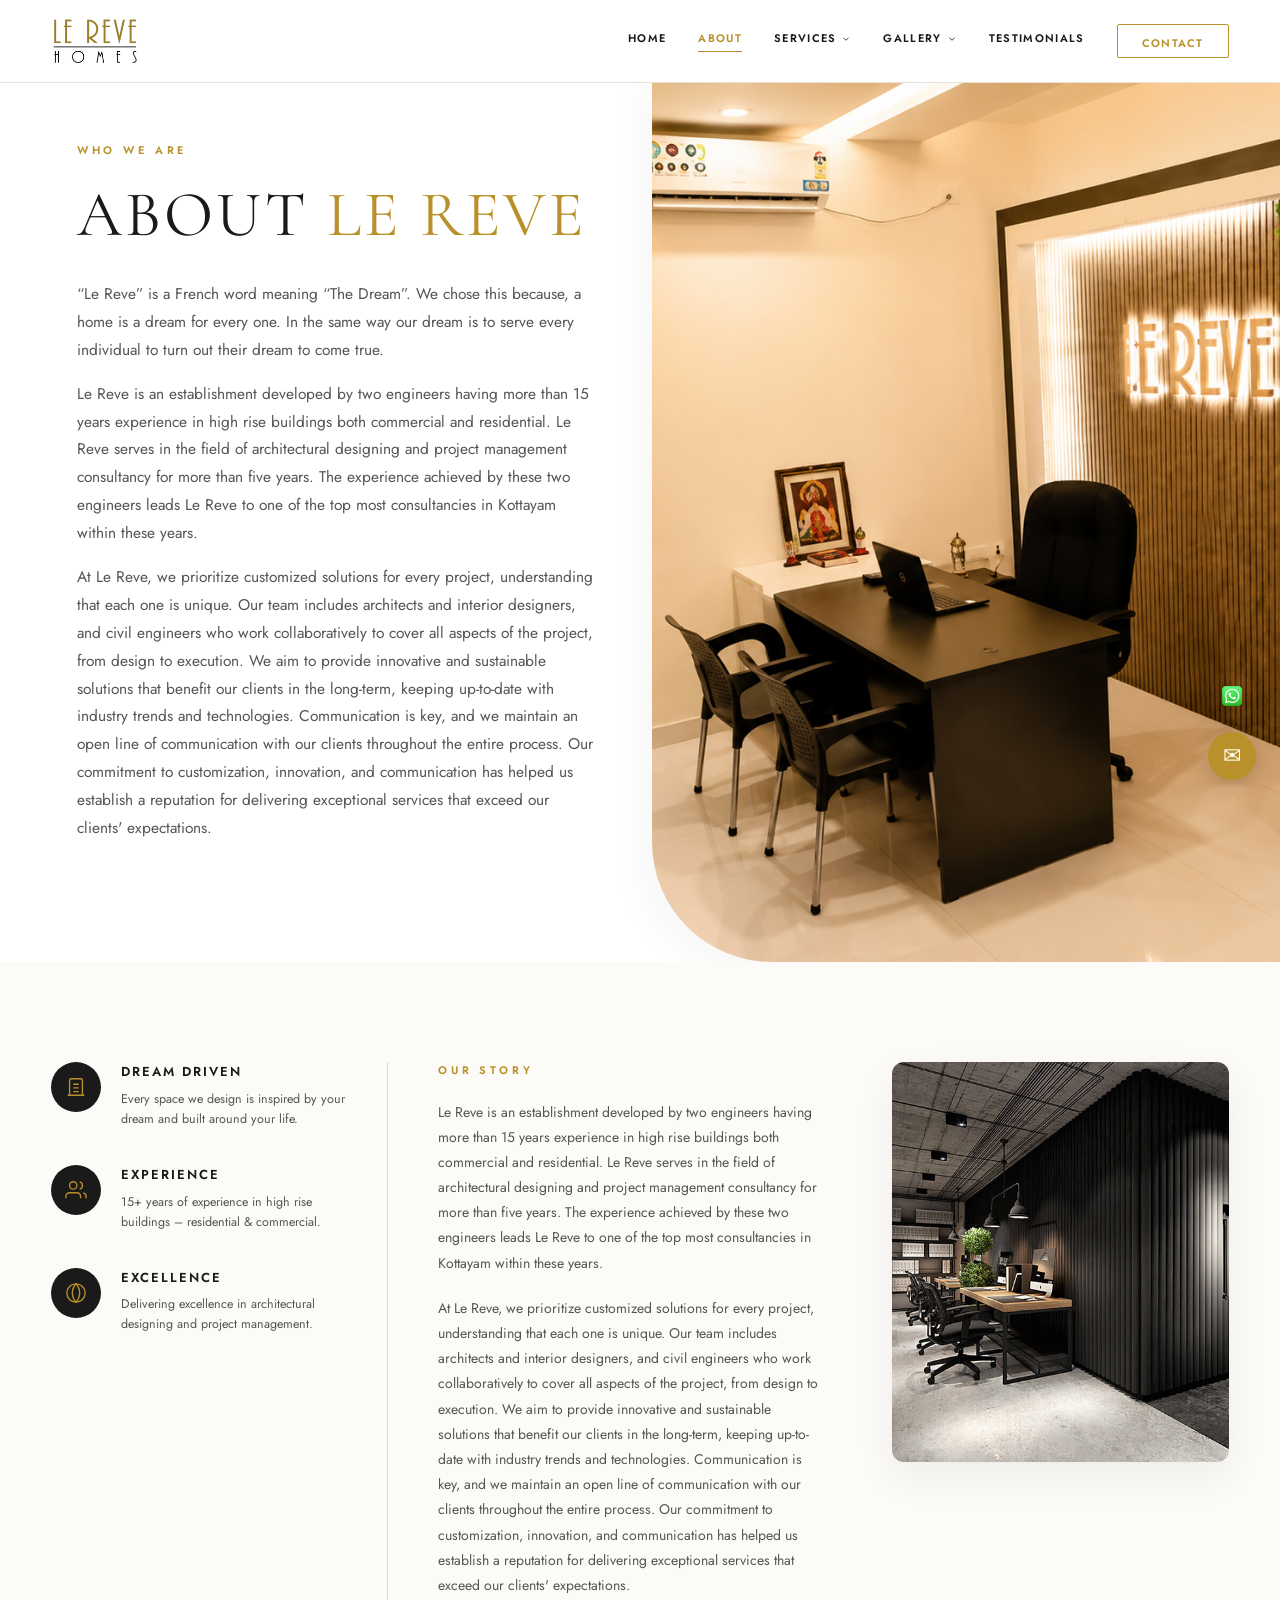
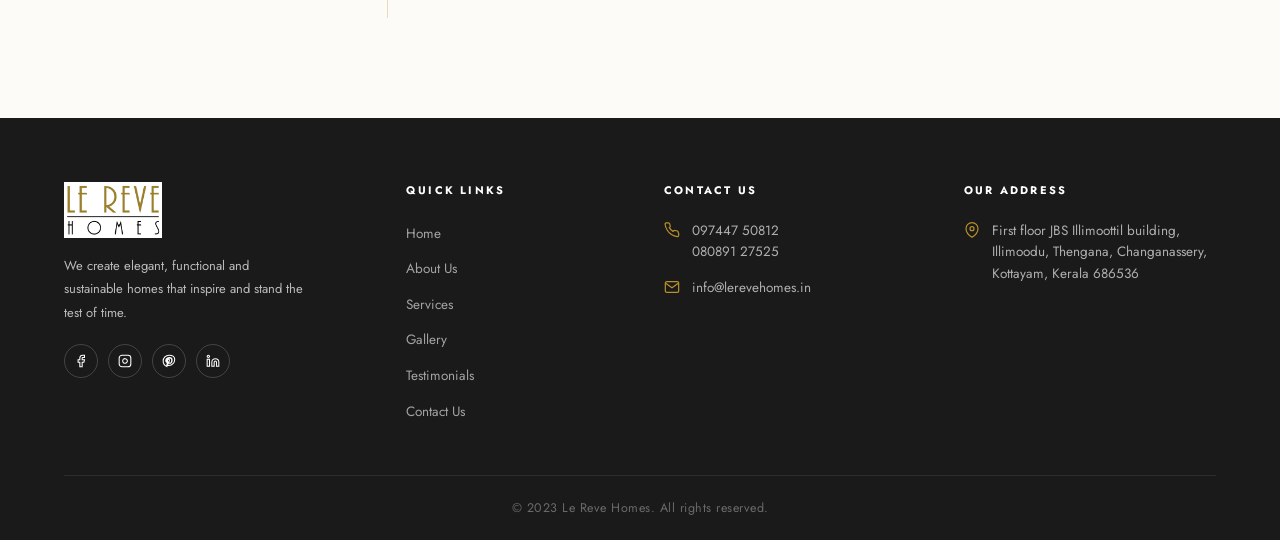
==== about.html @ 6ed6eaa7 "Initial commit of redesigned website" ====
<!DOCTYPE html>
<html lang="en">

<head>
  <meta charset="UTF-8" />
  <meta http-equiv="X-UA-Compatible" content="IE=edge" />
  <meta name="viewport" content="width=device-width, initial-scale=1.0" />
  <title>About Us | Le Rêve Homes</title>
  <link rel="shortcut icon" href="img/favicon.png" />

  <!-- Google Fonts -->
  <link rel="preconnect" href="https://fonts.googleapis.com" />
  <link rel="preconnect" href="https://fonts.gstatic.com" crossorigin />
  <link href="https://fonts.googleapis.com/css2?family=Cormorant+Garamond:ital,wght@0,300;0,400;0,500;0,600;1,400;1,500&family=Jost:wght@300;400;500;600&display=swap" rel="stylesheet" />

  <style>
    /* RESET & BASE */
    *, *::before, *::after { box-sizing: border-box; margin: 0; padding: 0; }
    :root {
      --gold:       #b8912a;
      --gold-light: #d4ac50;
      --gold-pale:  #f5edd8;
      --ink:        #1a1a1a;
      --ink-soft:   #555;
      --paper:      #ffffff;
      --bg-light:   #fcfbf7; /* Matching the beautiful tan background from mockup */
      --line:       #e8e2d6;
      --ff-display: 'Cormorant Garamond', Georgia, serif;
      --ff-body:    'Jost', sans-serif;
      --transition: 0.4s cubic-bezier(0.25,0.46,0.45,0.94);
    }
    html { scroll-behavior: smooth; }
    body { font-family: var(--ff-body); color: var(--ink); background: var(--paper); line-height: 1.6; overflow-x: hidden; }
    img { display: block; max-width: 100%; }
    a { text-decoration: none; color: inherit; }
    ul { list-style: none; }

    /* UTILITY */
    .container { width: 100%; max-width: 1200px; margin: 0 auto; padding: 0 24px; }
    .eyebrow { font-family: var(--ff-body); font-size: 11px; font-weight: 600; letter-spacing: 0.35em; text-transform: uppercase; color: var(--gold); }
    
    /* SCROLL PROGRESS */
    #scroll-progress { position: fixed; top: 0; left: 0; height: 2px; width: 0%; background: var(--gold); z-index: 9999; transition: width 0.1s; }

    /* NAVBAR - same as index */
    #navbar { position: fixed; left: 0; top: 0; width: 100%; z-index: 1000; background: rgba(255, 255, 255, 0.98); box-shadow: 0 1px 0 var(--line); backdrop-filter: blur(10px); transition: background var(--transition), box-shadow var(--transition); }
    .nav-inner { display: flex; align-items: center; justify-content: space-between; max-width: 100%; margin: 0; padding: 16px 4%; }
    .nav-logo img { height: 50px; width: auto; object-fit: contain; }
    .nav-links { display: flex; align-items: center; gap: 32px; }
    .nav-links a { font-size: 11px; font-weight: 600; letter-spacing: 0.12em; text-transform: uppercase; color: var(--ink); position: relative; padding-bottom: 4px; transition: color var(--transition); }
    .nav-links a::after { content: ''; position: absolute; bottom: 0; left: 0; width: 0; height: 1px; background: var(--gold); transition: width var(--transition); }
    .nav-links a:hover::after, .nav-links a.active::after { width: 100%; }
    .nav-links a:hover, .nav-links a.active { color: var(--gold); }
    
    .nav-dropdown { position: relative; }
    .nav-dropdown > a { display: flex; align-items: center; gap: 5px; }
    .nav-dropdown > a svg { width: 10px; height: 10px; }
    .dropdown-menu { position: absolute; top: calc(100% + 12px); left: 50%; transform: translateX(-50%); background: var(--paper); border: 1px solid var(--line); border-radius: 4px; min-width: 220px; padding: 8px 0; opacity: 0; visibility: hidden; transition: opacity var(--transition), transform var(--transition); transform: translateX(-50%) translateY(-8px); box-shadow: 0 20px 60px rgba(0,0,0,0.08); }
    .nav-dropdown:hover .dropdown-menu { opacity: 1; visibility: visible; transform: translateX(-50%) translateY(0); }
    .dropdown-menu::before { content: ''; position: absolute; top: -20px; left: 0; width: 100%; height: 20px; background: transparent; }
    .dropdown-menu a { display: block; padding: 12px 20px; font-size: 11px; color: var(--ink) !important; letter-spacing: 0.1em; transition: color var(--transition); }
    .dropdown-menu a:hover { color: var(--gold) !important; background: var(--bg-light); }
    .dropdown-menu a::after { display: none; }
    .nav-cta { display: inline-flex; align-items: center; gap: 8px; border: 1px solid var(--gold); color: var(--gold) !important; padding: 10px 24px; border-radius: 2px; font-size: 11px !important; font-weight: 600 !important; letter-spacing: 0.12em !important; transition: background var(--transition), color var(--transition) !important; }
    .nav-cta::after { display: none !important; }
    .nav-cta:hover { background: var(--gold); color: #fff !important; }
    
    .nav-toggle { display: none; flex-direction: column; gap: 5px; cursor: pointer; padding: 4px; }
    .nav-toggle span { display: block; width: 24px; height: 1.5px; background: var(--ink); transition: background var(--transition); }
    .mobile-menu { display: none; position: fixed; inset: 0; background: var(--paper); z-index: 999; flex-direction: column; padding: 100px 32px 40px; }
    .mobile-menu.open { display: flex; }
    .mobile-menu a { display: block; padding: 14px 0; font-size: 22px; font-family: var(--ff-display); border-bottom: 1px solid var(--line); color: var(--ink); }
    .mobile-menu a:hover { color: var(--gold); }
    .mobile-close { position: absolute; top: 24px; right: 24px; background: none; border: none; cursor: pointer; font-size: 28px; color: var(--ink); }

    @media (max-width: 950px) {
      .nav-links { display: none; }
      .nav-toggle { display: flex; }
      .nav-inner { padding: 16px 24px; }
    }

    /* ABOUT HERO */
    .about-hero {
      display: flex;
      min-height: 90vh;
      background: var(--paper); /* White on the left */
      padding-top: 82px; /* For navbar */
      position: relative;
      overflow: hidden;
    }
    .about-hero-content {
      flex: 1;
      padding: 60px 4% 120px 6%;
      display: flex;
      flex-direction: column;
      justify-content: flex-start;
      position: relative;
      z-index: 10;
    }
    .about-hero-content .eyebrow {
      margin-bottom: 20px;
    }
    .about-hero-content h1 {
      font-family: var(--ff-display);
      font-size: clamp(3rem, 5vw, 5rem);
      font-weight: 400;
      color: var(--ink);
      line-height: 1.1;
      letter-spacing: 0.05em;
      margin-bottom: 30px;
    }
    .about-hero-content h1 span {
      color: var(--gold);
    }
    .about-hero-content p {
      font-size: 15.5px;
      color: var(--ink-soft);
      line-height: 1.8;
      max-width: 520px;
    }
    .about-hero-image {
      flex: 1.2;
      position: relative;
    }
    .about-hero-image img {
      width: 100%;
      height: 100%;
      object-fit: cover;
      border-bottom-left-radius: 120px; /* The massive curve from mockup */
      box-shadow: -10px 10px 40px rgba(0,0,0,0.04);
    }
    
    /* ABOUT MAIN */
    .about-main {
      padding: 100px 4%;
      background: var(--bg-light); /* Tan background */
    }
    .about-main-inner {
      display: grid;
      grid-template-columns: 1fr 1.2fr 1fr;
      gap: 50px;
      max-width: 1300px;
      margin: 0 auto;
    }
    
    /* PILLARS (LEFT) */
    .about-pillars {
      display: flex;
      flex-direction: column;
      gap: 36px;
      padding-right: 40px;
      border-right: 1px solid rgba(184,145,42,0.3); /* Gold line */
    }
    .about-pillar {
      display: flex;
      gap: 20px;
      align-items: flex-start;
    }
    .about-pillar-icon {
      width: 50px;
      height: 50px;
      background: var(--ink);
      border-radius: 50%;
      display: grid;
      place-items: center;
      flex-shrink: 0;
    }
    .about-pillar-icon svg {
      width: 22px;
      height: 22px;
      stroke: var(--gold);
      fill: none;
      stroke-width: 1.5;
    }
    .about-pillar-text h4 {
      font-family: var(--ff-body);
      font-size: 13px;
      font-weight: 600;
      letter-spacing: 0.15em;
      text-transform: uppercase;
      color: var(--ink);
      margin-bottom: 6px;
    }
    .about-pillar-text p {
      font-size: 12.5px;
      color: var(--ink-soft);
      line-height: 1.6;
    }
    
    /* STORY (MIDDLE) */
    .about-story {
      padding-right: 20px;
    }
    .about-story .eyebrow {
      margin-bottom: 20px;
    }
    .about-story p {
      font-size: 14px;
      color: var(--ink-soft);
      line-height: 1.8;
      margin-bottom: 20px;
    }
    
    /* IMAGE (RIGHT) */
    .about-side-img img {
      width: 100%;
      height: 100%;
      object-fit: cover;
      border-radius: 12px;
      box-shadow: 0 15px 40px rgba(0,0,0,0.06);
      max-height: 400px;
    }
    

    
    /* ============================================================
       FOOTER
    ============================================================ */
    #footer { background: var(--ink); color: rgba(255,255,255,0.7); }
    .footer-top {
      display: grid; grid-template-columns: 1.4fr 1fr 1.2fr 1.2fr;
      gap: 48px; padding: 64px 0 52px;
      border-bottom: 1px solid rgba(255,255,255,0.08);
    }
    .footer-brand img { height: 56px; width: auto; object-fit: contain; margin-bottom: 16px; }
    .footer-brand p { font-size: 13px; line-height: 1.8; max-width: 240px; }
    .footer-social { display: flex; gap: 10px; margin-top: 20px; }
    .footer-social a {
      width: 34px; height: 34px; border-radius: 50%; border: 1px solid rgba(255,255,255,0.18);
      display: grid; place-items: center; transition: border-color var(--transition), background var(--transition);
    }
    .footer-social a:hover { border-color: var(--gold); background: var(--gold); }
    .footer-social a svg { width: 14px; height: 14px; stroke: #fff; fill: none; stroke-width: 1.8; }
    .footer-col h5 {
      font-family: var(--ff-body); font-size: 11px; font-weight: 700;
      letter-spacing: 0.2em; text-transform: uppercase; color: #fff; margin-bottom: 20px;
    }
    .footer-col ul { display: flex; flex-direction: column; gap: 10px; }
    .footer-col ul a {
      font-size: 13.5px; color: rgba(255,255,255,0.6); transition: color var(--transition);
    }
    .footer-col ul a:hover { color: var(--gold); }
    .footer-contact-item {
      display: flex; align-items: flex-start; gap: 12px; margin-bottom: 14px;
    }
    .footer-contact-item svg { width: 16px; height: 16px; stroke: var(--gold); fill: none; stroke-width: 1.8; flex-shrink: 0; margin-top: 2px; }
    .footer-contact-item span { font-size: 13.5px; color: rgba(255,255,255,0.65); line-height: 1.6; }
    .footer-contact-item a { color: rgba(255,255,255,0.65); transition: color var(--transition); }
    .footer-contact-item a:hover { color: var(--gold); }
    .footer-bottom {
      display: flex; align-items: center; justify-content: center;
      padding: 22px 0; font-size: 12.5px; color: rgba(255,255,255,0.35);
      letter-spacing: 0.04em;
    }

    @media (max-width: 860px) {
      .footer-top { grid-template-columns: 1fr 1fr; gap: 36px; padding: 50px 0 40px; }
    }
    @media (max-width: 560px) {
      #footer .footer-top { grid-template-columns: 1fr 1fr; gap: 30px; }
      #footer .footer-brand { grid-column: span 2; }
      #footer .footer-col:last-child { grid-column: span 2; }
    }

    /* ============================================================
       FLOATING BUTTONS
    ============================================================ */
    .float-buttons { position: fixed; right: 24px; bottom: 120px; z-index: 500; display: flex; flex-direction: column; gap: 12px; }
    .float-btn {
      width: 48px; height: 48px; border-radius: 50%; display: grid; place-items: center;
      box-shadow: 0 4px 20px rgba(0,0,0,0.18); transition: transform var(--transition);
    }
    .float-btn:hover { transform: scale(1.1); }
    .float-btn img { width: 30px; height: 30px; object-fit: contain; }
    .float-btn.mail { background: var(--gold); font-size: 22px; color: #fff; text-decoration: none; }

    /* ============================================================
       BACK TO TOP
    ============================================================ */
    #back-top {
      position: fixed; right: 16px; bottom: 24px; z-index: 500;
      width: 42px; height: 42px; border-radius: 50%;
      background: var(--ink); color: #fff; display: grid; place-items: center;
      opacity: 0; pointer-events: none; transition: opacity var(--transition), transform var(--transition);
      cursor: pointer; border: none;
    }
    #back-top.show { opacity: 1; pointer-events: all; }
    #back-top:hover { transform: translateY(-3px); background: var(--gold); }
    #back-top svg { width: 16px; height: 16px; stroke: #fff; fill: none; stroke-width: 2; }

    @media (max-width: 1100px) {
      .about-main-inner { grid-template-columns: 1fr; gap: 60px; }
      .about-pillars { border-right: none; padding-right: 0; flex-direction: row; flex-wrap: wrap; }
      .about-stat:not(:last-child)::after { display: none; }
      .about-stats-inner { flex-wrap: wrap; gap: 40px; }
      .about-hero { flex-direction: column; }
      .about-hero-image img { border-bottom-left-radius: 0; }
    }

    .mobile-dropdown { display: flex; flex-direction: column; border-bottom: 1px solid var(--line); }
    .mobile-dropdown-toggle { 
      display: flex; align-items: center; justify-content: space-between; 
      padding: 14px 0; font-size: 22px; font-family: var(--ff-display);
      color: var(--ink); cursor: pointer;
    }
    .mobile-dropdown-toggle svg { width: 14px; height: 8px; stroke: currentColor; fill: none; stroke-width: 1.5; transition: transform var(--transition); }
    .mobile-dropdown.open .mobile-dropdown-toggle svg { transform: rotate(180deg); color: var(--gold); }
    .mobile-dropdown-menu {
      display: none; flex-direction: column; padding-left: 20px; padding-bottom: 10px;
    }
    .mobile-dropdown.open .mobile-dropdown-menu { display: flex; }
    .mobile-dropdown-menu a { border-bottom: none; font-size: 16px; padding: 10px 0; font-family: var(--ff-body); }
  </style>
</head>

<body>
  <!-- SCROLL PROGRESS -->
  <div id="scroll-progress"></div>

  <!-- NAVBAR -->
  <nav id="navbar" class="scrolled">
    <div class="nav-inner">
      <div class="nav-logo">
        <a href="index.html"><img src="le reve.jpg" alt="Le Rêve" /></a>
      </div>
      <div class="nav-links">
        <a href="index.html">Home</a>
        <a href="about.html" class="active">About</a>
        <div class="nav-dropdown">
          <a href="#">Services <svg viewBox="0 0 24 24" fill="none" stroke="currentColor" stroke-width="2"><path d="M6 9l6 6 6-6"/></svg></a>
          <div class="dropdown-menu">
            <a href="architectural_designing.html">Architectural Designing</a>
            <a href="Project Management.html">Project Management</a>
            <a href="Interior Designing.html">Interior Designing</a>
            <a href="Contractors.html">Contractors</a>
          </div>
        </div>
        <div class="nav-dropdown">
          <a href="#">Gallery <svg viewBox="0 0 24 24" fill="none" stroke="currentColor" stroke-width="2"><path d="M6 9l6 6 6-6"/></svg></a>
          <div class="dropdown-menu">
            <a href="int-gallery.html">Interior</a>
            <a href="ext-gallery.html">Exterior</a>
          </div>
        </div>
        <a href="testimonials.html">Testimonials</a>
        <a href="contact.html" class="nav-cta">Contact</a>
      </div>
      <div class="nav-toggle" id="navToggle"><span></span><span></span><span></span></div>
    </div>
  </nav>

  <!-- MOBILE MENU -->
  <div class="mobile-menu" id="mobileMenu">
    <button class="mobile-close" id="mobileClose">×</button>
    <a href="index.html">Home</a>
    <a href="about.html">About</a>
    <a href="Services.html">Services</a>
    <a href="gallery.html">Gallery</a>
    <a href="testimonials.html">Testimonials</a>
    <a href="contact.html">Contact</a>
  </div>

  <!-- ABOUT HERO -->
  <section class="about-hero">
    <div class="about-hero-content">
      <div class="eyebrow">Who We Are</div>
      <h1>ABOUT <span>LE REVE</span></h1>
      <p>“Le Reve” is a French word meaning “The Dream”. We chose this because, a home is a dream for every one. In the same way our dream is to serve every individual to turn out their dream to come true.</p>
      <p style="margin-top: 16px;">Le Reve is an establishment developed by two engineers having more than 15 years experience in high rise buildings both commercial and residential. Le Reve serves in the field of architectural designing and project management consultancy for more than five years. The experience achieved by these two engineers leads Le Reve to one of the top most consultancies in Kottayam within these years.</p>
      <p style="margin-top: 16px;">At Le Reve, we prioritize customized solutions for every project, understanding that each one is unique. Our team includes architects and interior designers, and civil engineers who work collaboratively to cover all aspects of the project, from design to execution. We aim to provide innovative and sustainable solutions that benefit our clients in the long-term, keeping up-to-date with industry trends and technologies. Communication is key, and we maintain an open line of communication with our clients throughout the entire process. Our commitment to customization, innovation, and communication has helped us establish a reputation for delivering exceptional services that exceed our clients' expectations.</p>
    </div>
    <div class="about-hero-image">
      <!-- Using the founders image as the massive hero image -->
      <img src="img/178432453_1883400805153374_9077133313879490011_n.png" alt="Le Rêve Founders" />
    </div>
  </section>

  <!-- ABOUT MAIN -->
  <section class="about-main">
    <div class="about-main-inner">
      <!-- Pillars -->
      <div class="about-pillars">
        <div class="about-pillar">
          <div class="about-pillar-icon">
            <svg viewBox="0 0 24 24"><path d="M3 21h18M5 21V5a2 2 0 0 1 2-2h10a2 2 0 0 1 2 2v16M9 9h6M9 13h6M9 17h6"/></svg>
          </div>
          <div class="about-pillar-text">
            <h4>Dream Driven</h4>
            <p>Every space we design is inspired by your dream and built around your life.</p>
          </div>
        </div>
        <div class="about-pillar">
          <div class="about-pillar-icon">
            <svg viewBox="0 0 24 24"><path d="M17 21v-2a4 4 0 0 0-4-4H5a4 4 0 0 0-4 4v2"/><circle cx="9" cy="7" r="4"/><path d="M23 21v-2a4 4 0 0 0-3-3.87"/><path d="M16 3.13a4 4 0 0 1 0 7.75"/></svg>
          </div>
          <div class="about-pillar-text">
            <h4>Experience</h4>
            <p>15+ years of experience in high rise buildings – residential & commercial.</p>
          </div>
        </div>
        <div class="about-pillar">
          <div class="about-pillar-icon">
            <svg viewBox="0 0 24 24"><circle cx="12" cy="12" r="10"/><path d="M12 2a15.3 15.3 0 0 1 4 10 15.3 15.3 0 0 1-4 10 15.3 15.3 0 0 1-4-10 15.3 15.3 0 0 1 4-10z"/></svg>
          </div>
          <div class="about-pillar-text">
            <h4>Excellence</h4>
            <p>Delivering excellence in architectural designing and project management.</p>
          </div>
        </div>
      </div>
      
      <!-- Story -->
      <div class="about-story">
        <div class="eyebrow">Our Story</div>
        <p>Le Reve is an establishment developed by two engineers having more than 15 years experience in high rise buildings both commercial and residential. Le Reve serves in the field of architectural designing and project management consultancy for more than five years. The experience achieved by these two engineers leads Le Reve to one of the top most consultancies in Kottayam within these years.</p>
        <p>At Le Reve, we prioritize customized solutions for every project, understanding that each one is unique. Our team includes architects and interior designers, and civil engineers who work collaboratively to cover all aspects of the project, from design to execution. We aim to provide innovative and sustainable solutions that benefit our clients in the long-term, keeping up-to-date with industry trends and technologies. Communication is key, and we maintain an open line of communication with our clients throughout the entire process. Our commitment to customization, innovation, and communication has helped us establish a reputation for delivering exceptional services that exceed our clients' expectations.</p>
      </div>

      <!-- Image -->
      <div class="about-side-img">
        <!-- Reverted back to the interior image -->
        <img src="img/about.jpg" alt="Interior space" />
      </div>
    </div>
  </section>
  <!-- ============================================================
       FOOTER
  ============================================================ -->
  <footer id="footer">
    <div class="container">
      <div class="footer-top">
        <!-- Brand -->
        <div class="footer-brand">
          <img src="le reve.jpg" alt="Le Rêve Homes" />
          <p>We create elegant, functional and sustainable homes that inspire and stand the test of time.</p>
          <div class="footer-social">
            <a href="#" aria-label="Facebook">
              <svg viewBox="0 0 24 24"><path d="M18 2h-3a5 5 0 0 0-5 5v3H7v4h3v8h4v-8h3l1-4h-4V7a1 1 0 0 1 1-1h3z"/></svg>
            </a>
            <a href="#" aria-label="Instagram">
              <svg viewBox="0 0 24 24"><rect x="2" y="2" width="20" height="20" rx="5" ry="5"/><path d="M16 11.37A4 4 0 1 1 12.63 8 4 4 0 0 1 16 11.37z"/><line x1="17.5" y1="6.5" x2="17.51" y2="6.5"/></svg>
            </a>
            <a href="#" aria-label="Pinterest">
              <svg viewBox="0 0 24 24"><path d="M12 2C6.48 2 2 6.48 2 12c0 4.24 2.65 7.86 6.39 9.29-.09-.78-.17-1.98.04-2.83.19-.77 1.28-5.43 1.28-5.43s-.33-.65-.33-1.62c0-1.52.88-2.66 1.98-2.66.93 0 1.39.7 1.39 1.54 0 .94-.6 2.34-.91 3.64-.26 1.09.54 1.97 1.6 1.97 1.92 0 3.22-2.47 3.22-5.4 0-2.23-1.51-3.9-4.01-3.9-2.93 0-4.76 2.19-4.76 4.64 0 .84.24 1.43.62 1.89.07.08.08.16.06.25l-.23.9c-.04.14-.13.17-.3.1-1.11-.46-1.61-1.69-1.61-3.08C6.83 8.18 9.28 6 12.72 6c2.75 0 4.6 2.01 4.6 4.18 0 3.22-1.8 5.64-4.44 5.64-.89 0-1.73-.48-2.02-1.02l-.55 2.11c-.2.77-.74 1.73-1.1 2.32.83.26 1.71.4 2.62.4 5.52 0 10-4.48 10-10S17.52 2 12 2z"/></svg>
            </a>
            <a href="#" aria-label="LinkedIn">
              <svg viewBox="0 0 24 24"><path d="M16 8a6 6 0 0 1 6 6v7h-4v-7a2 2 0 0 0-2-2 2 2 0 0 0-2 2v7h-4v-7a6 6 0 0 1 6-6z"/><rect x="2" y="9" width="4" height="12"/><circle cx="4" cy="4" r="2"/></svg>
            </a>
          </div>
        </div>

        <!-- Quick Links -->
        <div class="footer-col">
          <h5>Quick Links</h5>
          <ul>
            <li><a href="index.html">Home</a></li>
            <li><a href="about.html">About Us</a></li>
            <li><a href="Services.html">Services</a></li>
            <li><a href="gallery.html">Gallery</a></li>
            <li><a href="testimonials.html">Testimonials</a></li>
            <li><a href="contact.html">Contact Us</a></li>
          </ul>
        </div>
        <div class="footer-col">
          <h5>Contact Us</h5>
          <div class="footer-contact-item">
            <svg viewBox="0 0 24 24"><path d="M22 16.92v3a2 2 0 0 1-2.18 2 19.79 19.79 0 0 1-8.63-3.07A19.5 19.5 0 0 1 4.69 12 19.79 19.79 0 0 1 1.61 3.4 2 2 0 0 1 3.6 1.22h3a2 2 0 0 1 2 1.72c.127.96.361 1.903.7 2.81a2 2 0 0 1-.45 2.11L7.91 8.4a16 16 0 0 0 5.72 5.72l.95-.95a2 2 0 0 1 2.11-.45c.907.339 1.85.573 2.81.7A2 2 0 0 1 21.22 16z"/></svg>
            <span><a href="tel:+919744750812">097447 50812</a><br /><a href="tel:+918089127525">080891 27525</a></span>
          </div>
          <div class="footer-contact-item">
            <svg viewBox="0 0 24 24"><path d="M4 4h16c1.1 0 2 .9 2 2v12c0 1.1-.9 2-2 2H4c-1.1 0-2-.9-2-2V6c0-1.1.9-2 2-2z"/><polyline points="22,6 12,13 2,6"/></svg>
            <span><a href="mailto:info@lerevehomes.in">info@lerevehomes.in</a></span>
          </div>
        </div>
        <div class="footer-col">
          <h5>Our Address</h5>
          <div class="footer-contact-item">
            <svg viewBox="0 0 24 24"><path d="M21 10c0 7-9 13-9 13s-9-6-9-13a9 9 0 0 1 18 0z"/><circle cx="12" cy="10" r="3"/></svg>
            <span>First floor JBS Illimoottil building, Illimoodu, Thengana, Changanassery, Kottayam, Kerala 686536</span>
          </div>
        </div>
      </div>
      <div class="footer-bottom">
        <p>© 2023 Le Reve Homes. All rights reserved.</p>
      </div>
    </div>
  </footer>
  <!-- Floating action buttons -->
  <div class="float-buttons">
    <a href="https://api.whatsapp.com/send?phone=+919744750812&text=Hello%20there!" target="_blank" class="float-btn" aria-label="WhatsApp">
      <img src="whatsapp-icon.png" alt="WhatsApp" />
    </a>
    <a href="mailto:info@lerevehomes.in" class="float-btn mail" aria-label="Email">✉</a>
  </div>

  <!-- Back to top -->
  <button id="back-top" aria-label="Back to top">
    <svg viewBox="0 0 24 24"><path d="M18 15l-6-6-6 6"/></svg>
  </button>

  <!-- SCRIPTS -->
  <script>
    const navbar = document.getElementById('navbar');
    const scrollProgress = document.getElementById('scroll-progress');
    const backTop = document.getElementById('back-top');

    document.getElementById('navToggle').addEventListener('click', () =>
      document.getElementById('mobileMenu').classList.add('open'));
    document.getElementById('mobileClose').addEventListener('click', () =>
      document.getElementById('mobileMenu').classList.remove('open'));

    window.addEventListener('scroll', () => {
      navbar.classList.toggle('scrolled', window.scrollY > 40);
      backTop.classList.toggle('show', window.scrollY > 400);

      const h = document.documentElement;
      const pct = (window.scrollY / (h.scrollHeight - h.clientHeight)) * 100;
      scrollProgress.style.width = pct + '%';
    });

    backTop.addEventListener('click', () => window.scrollTo({ top: 0, behavior: 'smooth' }));
  </script>
</body>
</html>
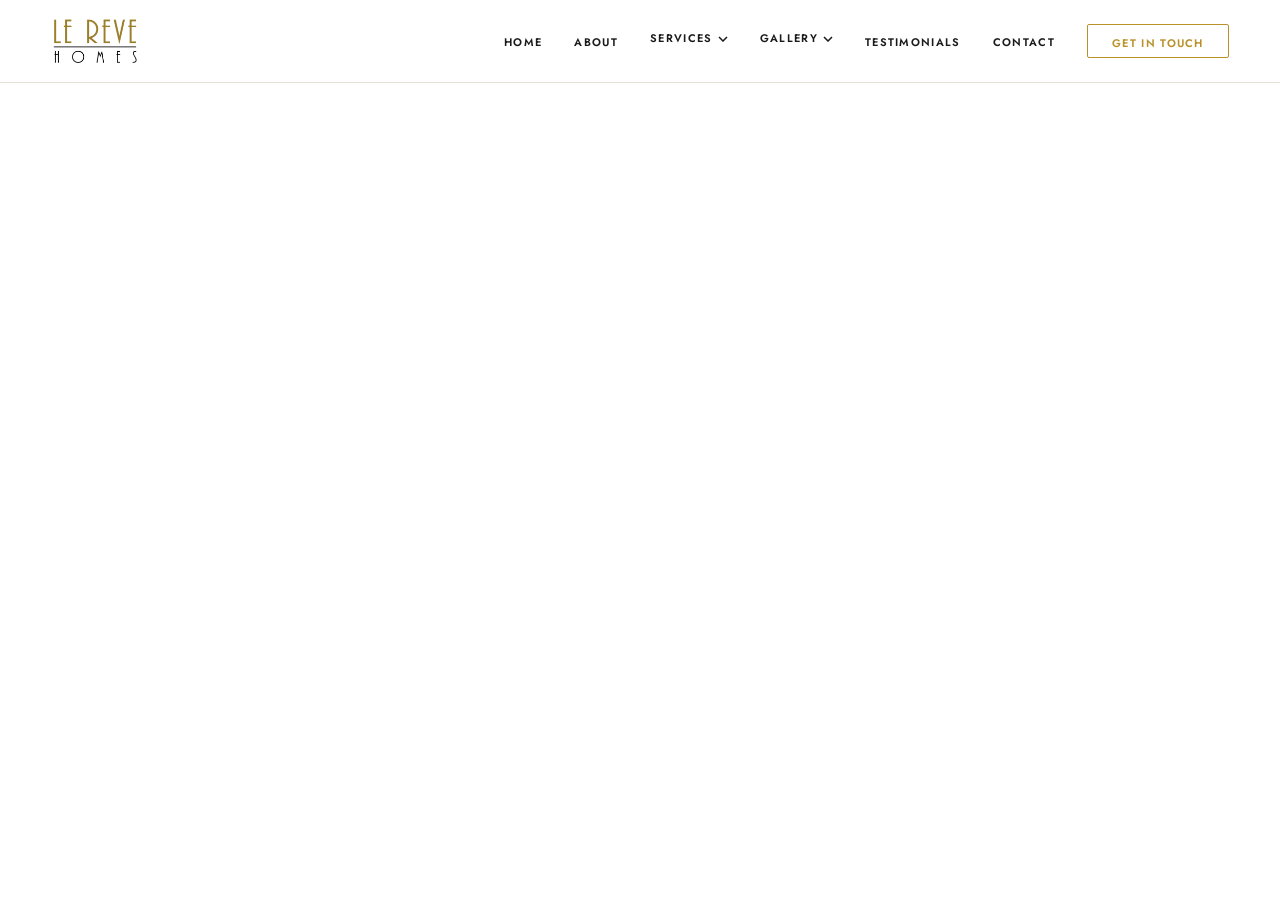
==== commit 467db163: "Sync navigation and mobile menus exactly with index.html across all pages" ====
--- a/about.html
+++ b/about.html
@@ -54,7 +54,7 @@
     
     .nav-dropdown { position: relative; }
     .nav-dropdown > a { display: flex; align-items: center; gap: 5px; }
-    .nav-dropdown > a svg { width: 10px; height: 10px; }
+    .nav-dropdown > a svg { width: 10px; height: 6px; }
     .dropdown-menu { position: absolute; top: calc(100% + 12px); left: 50%; transform: translateX(-50%); background: var(--paper); border: 1px solid var(--line); border-radius: 4px; min-width: 220px; padding: 8px 0; opacity: 0; visibility: hidden; transition: opacity var(--transition), transform var(--transition); transform: translateX(-50%) translateY(-8px); box-shadow: 0 20px 60px rgba(0,0,0,0.08); }
     .nav-dropdown:hover .dropdown-menu { opacity: 1; visibility: visible; transform: translateX(-50%) translateY(0); }
     .dropdown-menu::before { content: ''; position: absolute; top: -20px; left: 0; width: 100%; height: 20px; background: transparent; }
@@ -303,7 +303,7 @@
       padding: 14px 0; font-size: 22px; font-family: var(--ff-display);
       color: var(--ink); cursor: pointer;
     }
-    .mobile-dropdown-toggle svg { width: 14px; height: 8px; stroke: currentColor; fill: none; stroke-width: 1.5; transition: transform var(--transition); }
+    .mobile-dropdown-toggle svg { width: 10px; height: 6px; stroke: currentColor; fill: none; stroke-width: 1.5; transition: transform var(--transition); }
     .mobile-dropdown.open .mobile-dropdown-toggle svg { transform: rotate(180deg); color: var(--gold); }
     .mobile-dropdown-menu {
       display: none; flex-direction: column; padding-left: 20px; padding-bottom: 10px;
@@ -320,45 +320,56 @@
   <!-- NAVBAR -->
   <nav id="navbar" class="scrolled">
     <div class="nav-inner">
-      <div class="nav-logo">
-        <a href="index.html"><img src="le reve.jpg" alt="Le Rêve" /></a>
-      </div>
-      <div class="nav-links">
-        <a href="index.html">Home</a>
-        <a href="about.html" class="active">About</a>
-        <div class="nav-dropdown">
-          <a href="#">Services <svg viewBox="0 0 24 24" fill="none" stroke="currentColor" stroke-width="2"><path d="M6 9l6 6 6-6"/></svg></a>
-          <div class="dropdown-menu">
-            <a href="architectural_designing.html">Architectural Designing</a>
-            <a href="Project Management.html">Project Management</a>
-            <a href="Interior Designing.html">Interior Designing</a>
-            <a href="Contractors.html">Contractors</a>
-          </div>
-        </div>
-        <div class="nav-dropdown">
-          <a href="#">Gallery <svg viewBox="0 0 24 24" fill="none" stroke="currentColor" stroke-width="2"><path d="M6 9l6 6 6-6"/></svg></a>
-          <div class="dropdown-menu">
-            <a href="int-gallery.html">Interior</a>
-            <a href="ext-gallery.html">Exterior</a>
-          </div>
-        </div>
-        <a href="testimonials.html">Testimonials</a>
-        <a href="contact.html" class="nav-cta">Contact</a>
-      </div>
-      <div class="nav-toggle" id="navToggle"><span></span><span></span><span></span></div>
+      <a href="index.html" class="nav-logo">
+        <img src="le reve.jpg" alt="Le Rêve Homes Logo" />
+      </a>
+      <ul class="nav-links">
+        <li><a href="index.html">Home</a></li>
+        <li><a href="about.html">About</a></li>
+        <li class="nav-dropdown">
+          <a href="Services.html">
+            Services
+            <svg viewBox="0 0 10 6" fill="none" stroke="currentColor" stroke-width="1.5"><path d="M1 1l4 4 4-4"/></svg>
+          </a>
+          <ul class="dropdown-menu">
+            <li><a href="architectural_designing.html">Architectural Designing</a></li>
+            <li><a href="Project Management.html">Project Management</a></li>
+            <li><a href="Interior Designing.html">Interior Designers</a></li>
+            <li><a href="Contractors.html">Contractors</a></li>
+          </ul>
+        </li>
+        <li class="nav-dropdown">
+          <a href="gallery.html">
+            Gallery
+            <svg viewBox="0 0 10 6" fill="none" stroke="currentColor" stroke-width="1.5"><path d="M1 1l4 4 4-4"/></svg>
+          </a>
+          <ul class="dropdown-menu">
+            <li><a href="int-gallery.html">Interior Gallery</a></li>
+            <li><a href="ext-gallery.html">Exterior Gallery</a></li>
+          </ul>
+        </li>
+        <li><a href="testimonials.html">Testimonials</a></li>
+        <li><a href="contact.html">Contact</a></li>
+        <li>
+          <a href="contact.html" class="nav-cta">
+            Get In Touch
+          </a>
+        </li>
+      </ul>
+      <button class="nav-toggle" id="navToggle" aria-label="Open menu">
+        <span></span><span></span><span></span>
+      </button>
     </div>
   </nav>
 
   <!-- MOBILE MENU -->
   <div class="mobile-menu" id="mobileMenu">
-    <button class="mobile-close" id="mobileClose">×</button>
+    <button class="mobile-close" id="mobileClose">✕</button>
     <a href="index.html">Home</a>
     <a href="about.html">About</a>
-    <a href="Services.html">Services</a>
-    <a href="gallery.html">Gallery</a>
-    <a href="testimonials.html">Testimonials</a>
-    <a href="contact.html">Contact</a>
-  </div>
+    
+    <div class="mobile-dropdown">
+      <div class="mobile-dropdown-toggle">Services <svg viewBox="0 0 10 6"><path d="M1 1l4 4 4-4"/></svg></div>
 
   <!-- ABOUT HERO -->
   <section class="about-hero">
@@ -382,7 +393,7 @@
       <div class="about-pillars">
         <div class="about-pillar">
           <div class="about-pillar-icon">
-            <svg viewBox="0 0 24 24"><path d="M3 21h18M5 21V5a2 2 0 0 1 2-2h10a2 2 0 0 1 2 2v16M9 9h6M9 13h6M9 17h6"/></svg>
+            <svg viewBox="0 0 10 6"><path d="M3 21h18M5 21V5a2 2 0 0 1 2-2h10a2 2 0 0 1 2 2v16M9 9h6M9 13h6M9 17h6"/></svg>
           </div>
           <div class="about-pillar-text">
             <h4>Dream Driven</h4>
@@ -391,7 +402,7 @@
         </div>
         <div class="about-pillar">
           <div class="about-pillar-icon">
-            <svg viewBox="0 0 24 24"><path d="M17 21v-2a4 4 0 0 0-4-4H5a4 4 0 0 0-4 4v2"/><circle cx="9" cy="7" r="4"/><path d="M23 21v-2a4 4 0 0 0-3-3.87"/><path d="M16 3.13a4 4 0 0 1 0 7.75"/></svg>
+            <svg viewBox="0 0 10 6"><path d="M17 21v-2a4 4 0 0 0-4-4H5a4 4 0 0 0-4 4v2"/><circle cx="9" cy="7" r="4"/><path d="M23 21v-2a4 4 0 0 0-3-3.87"/><path d="M16 3.13a4 4 0 0 1 0 7.75"/></svg>
           </div>
           <div class="about-pillar-text">
             <h4>Experience</h4>
@@ -400,7 +411,7 @@
         </div>
         <div class="about-pillar">
           <div class="about-pillar-icon">
-            <svg viewBox="0 0 24 24"><circle cx="12" cy="12" r="10"/><path d="M12 2a15.3 15.3 0 0 1 4 10 15.3 15.3 0 0 1-4 10 15.3 15.3 0 0 1-4-10 15.3 15.3 0 0 1 4-10z"/></svg>
+            <svg viewBox="0 0 10 6"><circle cx="12" cy="12" r="10"/><path d="M12 2a15.3 15.3 0 0 1 4 10 15.3 15.3 0 0 1-4 10 15.3 15.3 0 0 1-4-10 15.3 15.3 0 0 1 4-10z"/></svg>
           </div>
           <div class="about-pillar-text">
             <h4>Excellence</h4>
@@ -435,16 +446,16 @@
           <p>We create elegant, functional and sustainable homes that inspire and stand the test of time.</p>
           <div class="footer-social">
             <a href="#" aria-label="Facebook">
-              <svg viewBox="0 0 24 24"><path d="M18 2h-3a5 5 0 0 0-5 5v3H7v4h3v8h4v-8h3l1-4h-4V7a1 1 0 0 1 1-1h3z"/></svg>
+              <svg viewBox="0 0 10 6"><path d="M18 2h-3a5 5 0 0 0-5 5v3H7v4h3v8h4v-8h3l1-4h-4V7a1 1 0 0 1 1-1h3z"/></svg>
             </a>
             <a href="#" aria-label="Instagram">
-              <svg viewBox="0 0 24 24"><rect x="2" y="2" width="20" height="20" rx="5" ry="5"/><path d="M16 11.37A4 4 0 1 1 12.63 8 4 4 0 0 1 16 11.37z"/><line x1="17.5" y1="6.5" x2="17.51" y2="6.5"/></svg>
+              <svg viewBox="0 0 10 6"><rect x="2" y="2" width="20" height="20" rx="5" ry="5"/><path d="M16 11.37A4 4 0 1 1 12.63 8 4 4 0 0 1 16 11.37z"/><line x1="17.5" y1="6.5" x2="17.51" y2="6.5"/></svg>
             </a>
             <a href="#" aria-label="Pinterest">
-              <svg viewBox="0 0 24 24"><path d="M12 2C6.48 2 2 6.48 2 12c0 4.24 2.65 7.86 6.39 9.29-.09-.78-.17-1.98.04-2.83.19-.77 1.28-5.43 1.28-5.43s-.33-.65-.33-1.62c0-1.52.88-2.66 1.98-2.66.93 0 1.39.7 1.39 1.54 0 .94-.6 2.34-.91 3.64-.26 1.09.54 1.97 1.6 1.97 1.92 0 3.22-2.47 3.22-5.4 0-2.23-1.51-3.9-4.01-3.9-2.93 0-4.76 2.19-4.76 4.64 0 .84.24 1.43.62 1.89.07.08.08.16.06.25l-.23.9c-.04.14-.13.17-.3.1-1.11-.46-1.61-1.69-1.61-3.08C6.83 8.18 9.28 6 12.72 6c2.75 0 4.6 2.01 4.6 4.18 0 3.22-1.8 5.64-4.44 5.64-.89 0-1.73-.48-2.02-1.02l-.55 2.11c-.2.77-.74 1.73-1.1 2.32.83.26 1.71.4 2.62.4 5.52 0 10-4.48 10-10S17.52 2 12 2z"/></svg>
+              <svg viewBox="0 0 10 6"><path d="M12 2C6.48 2 2 6.48 2 12c0 4.24 2.65 7.86 6.39 9.29-.09-.78-.17-1.98.04-2.83.19-.77 1.28-5.43 1.28-5.43s-.33-.65-.33-1.62c0-1.52.88-2.66 1.98-2.66.93 0 1.39.7 1.39 1.54 0 .94-.6 2.34-.91 3.64-.26 1.09.54 1.97 1.6 1.97 1.92 0 3.22-2.47 3.22-5.4 0-2.23-1.51-3.9-4.01-3.9-2.93 0-4.76 2.19-4.76 4.64 0 .84.24 1.43.62 1.89.07.08.08.16.06.25l-.23.9c-.04.14-.13.17-.3.1-1.11-.46-1.61-1.69-1.61-3.08C6.83 8.18 9.28 6 12.72 6c2.75 0 4.6 2.01 4.6 4.18 0 3.22-1.8 5.64-4.44 5.64-.89 0-1.73-.48-2.02-1.02l-.55 2.11c-.2.77-.74 1.73-1.1 2.32.83.26 1.71.4 2.62.4 5.52 0 10-4.48 10-10S17.52 2 12 2z"/></svg>
             </a>
             <a href="#" aria-label="LinkedIn">
-              <svg viewBox="0 0 24 24"><path d="M16 8a6 6 0 0 1 6 6v7h-4v-7a2 2 0 0 0-2-2 2 2 0 0 0-2 2v7h-4v-7a6 6 0 0 1 6-6z"/><rect x="2" y="9" width="4" height="12"/><circle cx="4" cy="4" r="2"/></svg>
+              <svg viewBox="0 0 10 6"><path d="M16 8a6 6 0 0 1 6 6v7h-4v-7a2 2 0 0 0-2-2 2 2 0 0 0-2 2v7h-4v-7a6 6 0 0 1 6-6z"/><rect x="2" y="9" width="4" height="12"/><circle cx="4" cy="4" r="2"/></svg>
             </a>
           </div>
         </div>
@@ -464,18 +475,18 @@
         <div class="footer-col">
           <h5>Contact Us</h5>
           <div class="footer-contact-item">
-            <svg viewBox="0 0 24 24"><path d="M22 16.92v3a2 2 0 0 1-2.18 2 19.79 19.79 0 0 1-8.63-3.07A19.5 19.5 0 0 1 4.69 12 19.79 19.79 0 0 1 1.61 3.4 2 2 0 0 1 3.6 1.22h3a2 2 0 0 1 2 1.72c.127.96.361 1.903.7 2.81a2 2 0 0 1-.45 2.11L7.91 8.4a16 16 0 0 0 5.72 5.72l.95-.95a2 2 0 0 1 2.11-.45c.907.339 1.85.573 2.81.7A2 2 0 0 1 21.22 16z"/></svg>
+            <svg viewBox="0 0 10 6"><path d="M22 16.92v3a2 2 0 0 1-2.18 2 19.79 19.79 0 0 1-8.63-3.07A19.5 19.5 0 0 1 4.69 12 19.79 19.79 0 0 1 1.61 3.4 2 2 0 0 1 3.6 1.22h3a2 2 0 0 1 2 1.72c.127.96.361 1.903.7 2.81a2 2 0 0 1-.45 2.11L7.91 8.4a16 16 0 0 0 5.72 5.72l.95-.95a2 2 0 0 1 2.11-.45c.907.339 1.85.573 2.81.7A2 2 0 0 1 21.22 16z"/></svg>
             <span><a href="tel:+919744750812">097447 50812</a><br /><a href="tel:+918089127525">080891 27525</a></span>
           </div>
           <div class="footer-contact-item">
-            <svg viewBox="0 0 24 24"><path d="M4 4h16c1.1 0 2 .9 2 2v12c0 1.1-.9 2-2 2H4c-1.1 0-2-.9-2-2V6c0-1.1.9-2 2-2z"/><polyline points="22,6 12,13 2,6"/></svg>
+            <svg viewBox="0 0 10 6"><path d="M4 4h16c1.1 0 2 .9 2 2v12c0 1.1-.9 2-2 2H4c-1.1 0-2-.9-2-2V6c0-1.1.9-2 2-2z"/><polyline points="22,6 12,13 2,6"/></svg>
             <span><a href="mailto:info@lerevehomes.in">info@lerevehomes.in</a></span>
           </div>
         </div>
         <div class="footer-col">
           <h5>Our Address</h5>
           <div class="footer-contact-item">
-            <svg viewBox="0 0 24 24"><path d="M21 10c0 7-9 13-9 13s-9-6-9-13a9 9 0 0 1 18 0z"/><circle cx="12" cy="10" r="3"/></svg>
+            <svg viewBox="0 0 10 6"><path d="M21 10c0 7-9 13-9 13s-9-6-9-13a9 9 0 0 1 18 0z"/><circle cx="12" cy="10" r="3"/></svg>
             <span>First floor JBS Illimoottil building, Illimoodu, Thengana, Changanassery, Kottayam, Kerala 686536</span>
           </div>
         </div>
@@ -495,7 +506,7 @@
 
   <!-- Back to top -->
   <button id="back-top" aria-label="Back to top">
-    <svg viewBox="0 0 24 24"><path d="M18 15l-6-6-6 6"/></svg>
+    <svg viewBox="0 0 10 6"><path d="M18 15l-6-6-6 6"/></svg>
   </button>
 
   <!-- SCRIPTS -->
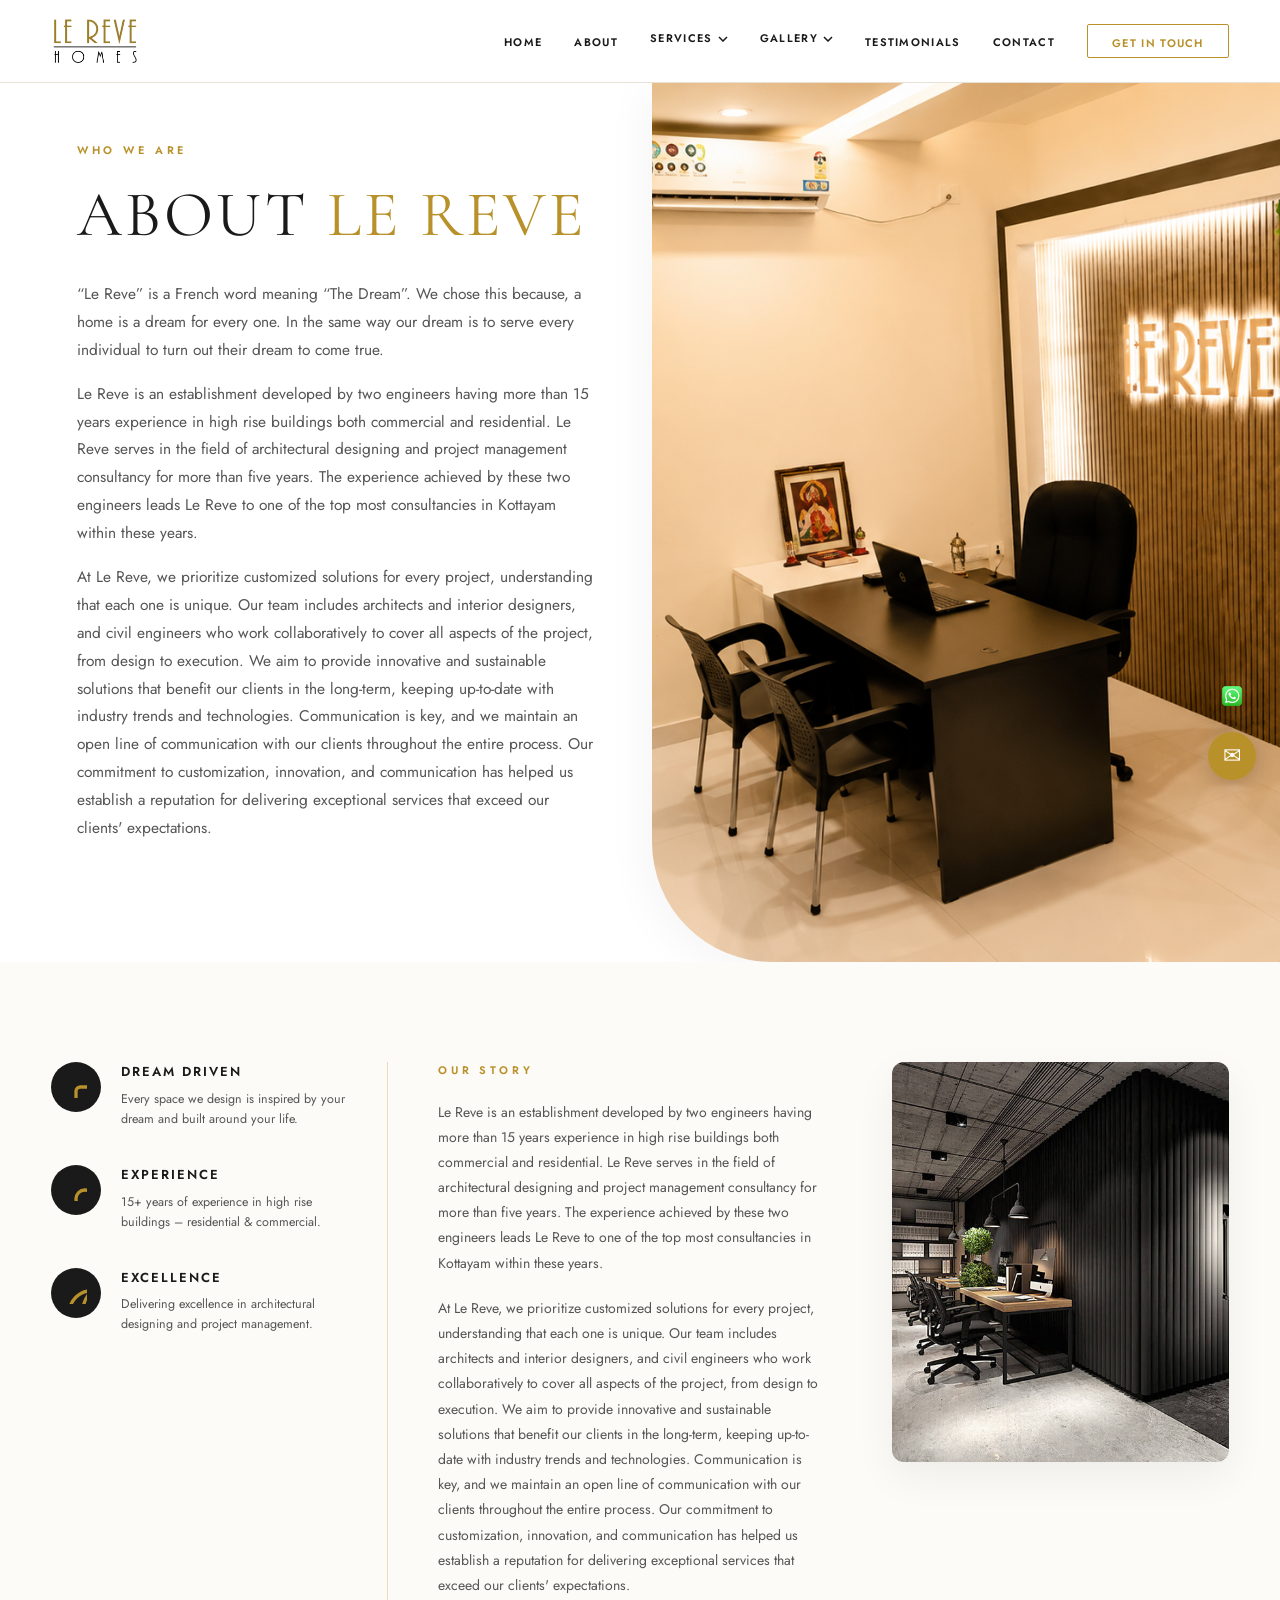
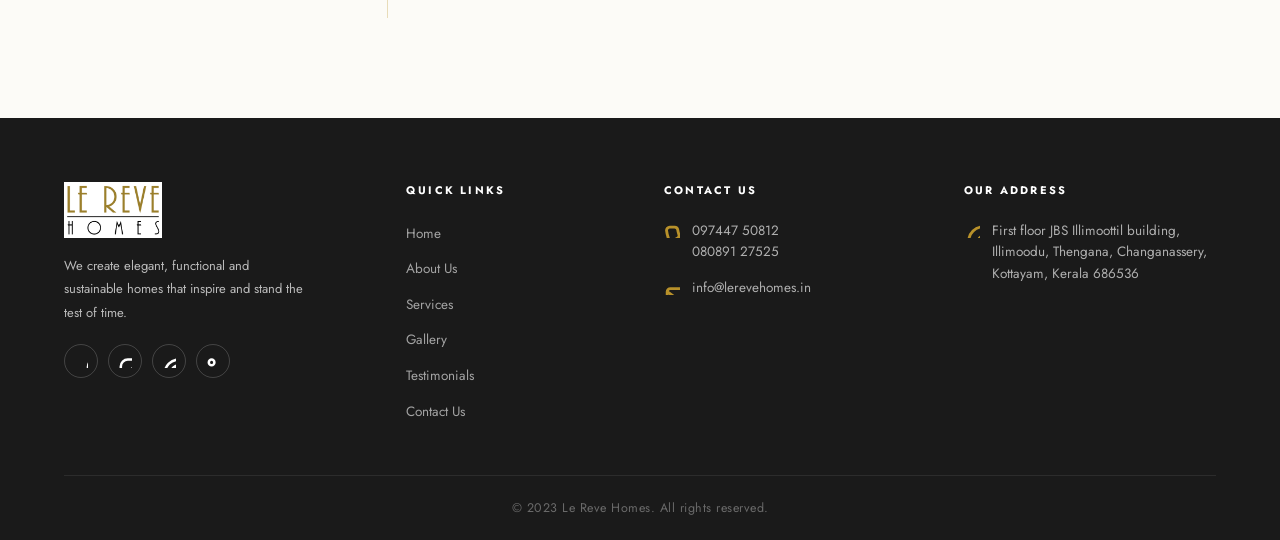
==== commit 80b814d8: "Fix severely truncated mobile menu in all pages due to bad regex replacement" ====
--- a/about.html
+++ b/about.html
@@ -363,13 +363,33 @@
   </nav>
 
   <!-- MOBILE MENU -->
-  <div class="mobile-menu" id="mobileMenu">
+    <div class="mobile-menu" id="mobileMenu">
     <button class="mobile-close" id="mobileClose">✕</button>
     <a href="index.html">Home</a>
     <a href="about.html">About</a>
     
     <div class="mobile-dropdown">
       <div class="mobile-dropdown-toggle">Services <svg viewBox="0 0 10 6"><path d="M1 1l4 4 4-4"/></svg></div>
+      <div class="mobile-dropdown-menu">
+        <a href="architectural_designing.html">Architectural Designing</a>
+        <a href="Project Management.html">Project Management</a>
+        <a href="Interior Designing.html">Interior Designers</a>
+        <a href="Contractors.html">Contractors</a>
+      </div>
+    </div>
+
+    <div class="mobile-dropdown">
+      <div class="mobile-dropdown-toggle">Gallery <svg viewBox="0 0 10 6"><path d="M1 1l4 4 4-4"/></svg></div>
+      <div class="mobile-dropdown-menu">
+        <a href="int-gallery.html">Interior Gallery</a>
+        <a href="ext-gallery.html">Exterior Gallery</a>
+      </div>
+    </div>
+
+    <a href="testimonials.html">Testimonials</a>
+    <a href="contact.html">Contact</a>
+    <a href="contact.html" style="color:var(--gold);margin-top:8px;">Get In Touch →</a>
+  </div>
 
   <!-- ABOUT HERO -->
   <section class="about-hero">
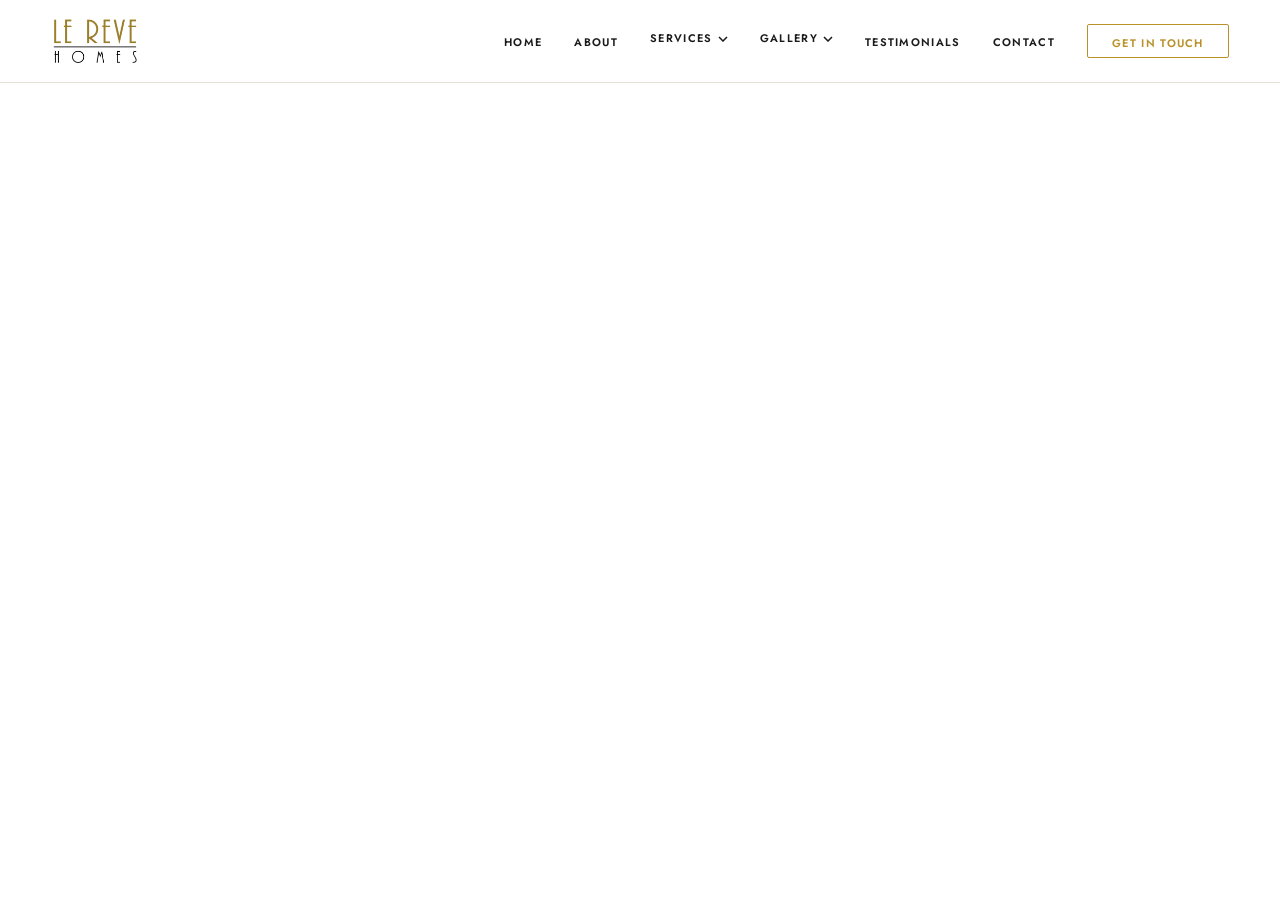
==== commit a4c594db: "Final fix: surgically remove all duplicate mobile menu garbage from all pages" ====
--- a/about.html
+++ b/about.html
@@ -370,13 +370,7 @@
     
     <div class="mobile-dropdown">
       <div class="mobile-dropdown-toggle">Services <svg viewBox="0 0 10 6"><path d="M1 1l4 4 4-4"/></svg></div>
-      <div class="mobile-dropdown-menu">
-        <a href="architectural_designing.html">Architectural Designing</a>
-        <a href="Project Management.html">Project Management</a>
-        <a href="Interior Designing.html">Interior Designers</a>
-        <a href="Contractors.html">Contractors</a>
-      </div>
-    </div>
+
 
     <div class="mobile-dropdown">
       <div class="mobile-dropdown-toggle">Gallery <svg viewBox="0 0 10 6"><path d="M1 1l4 4 4-4"/></svg></div>
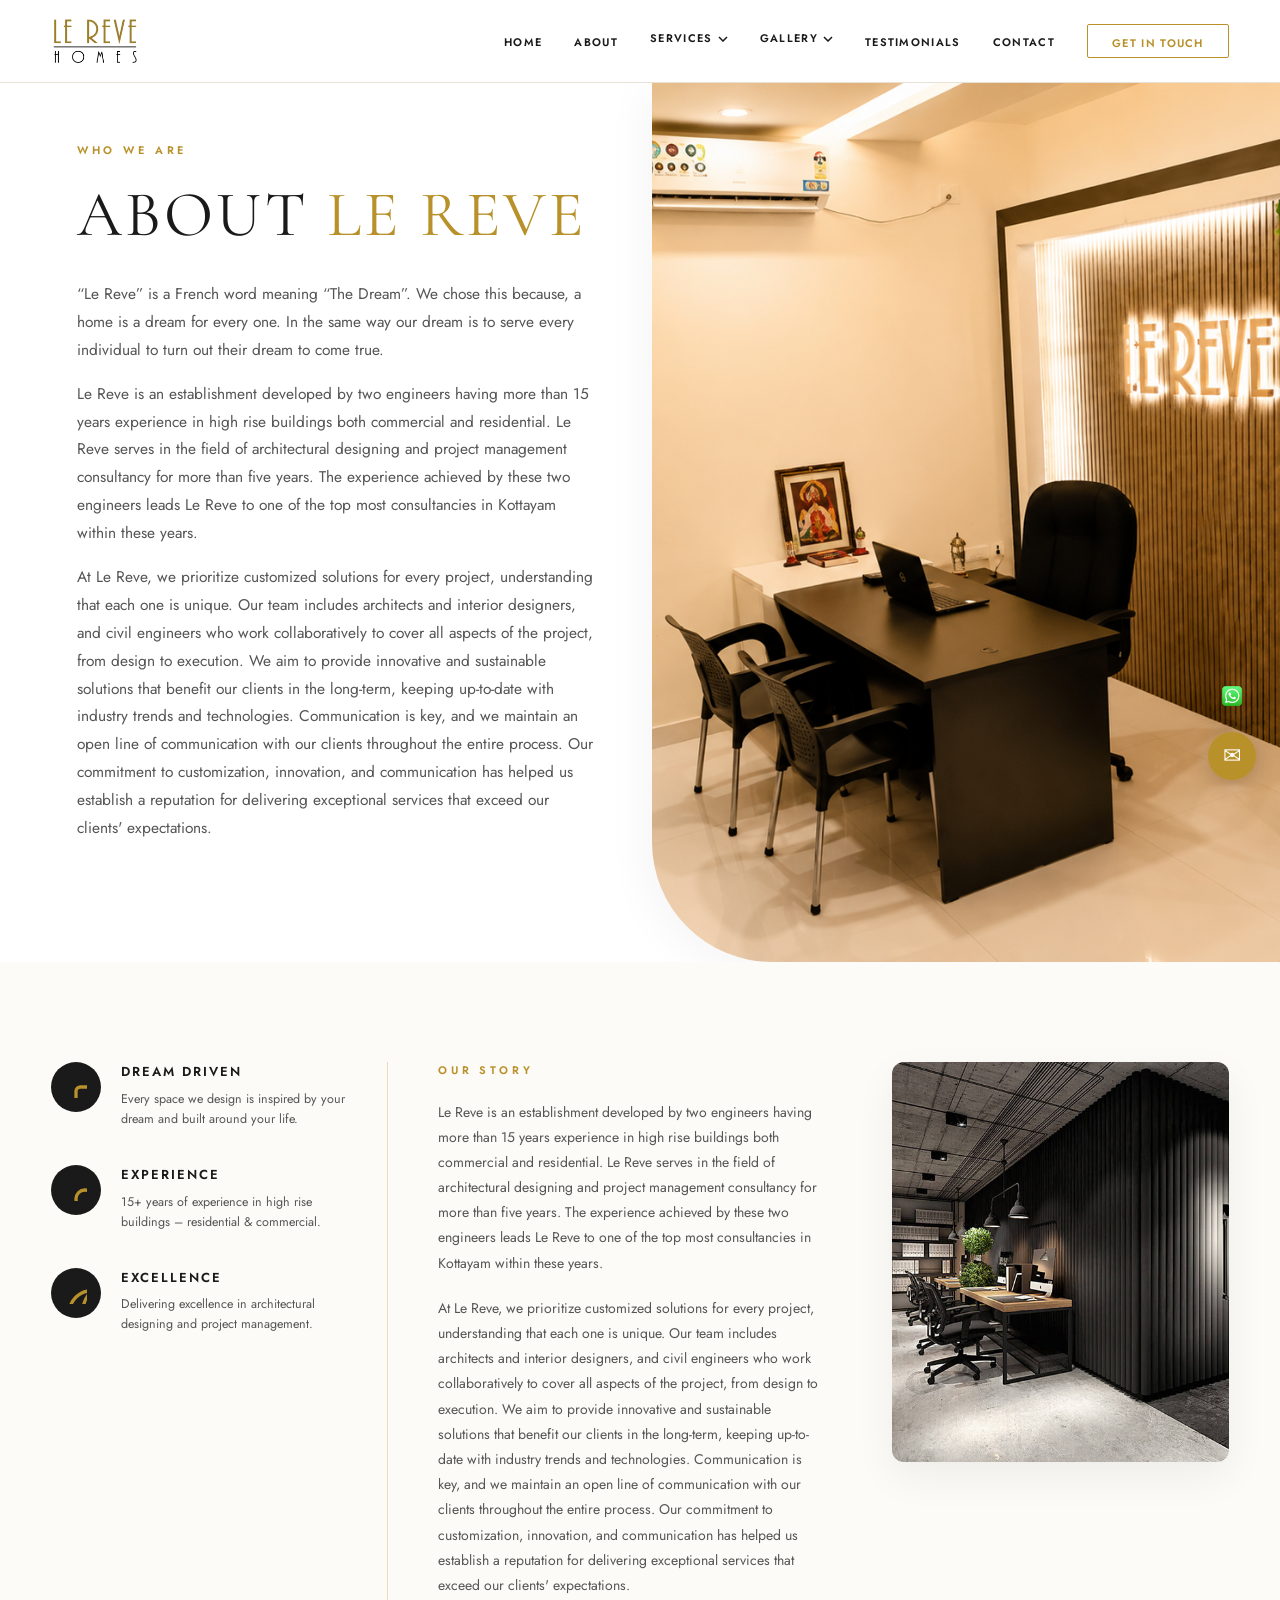
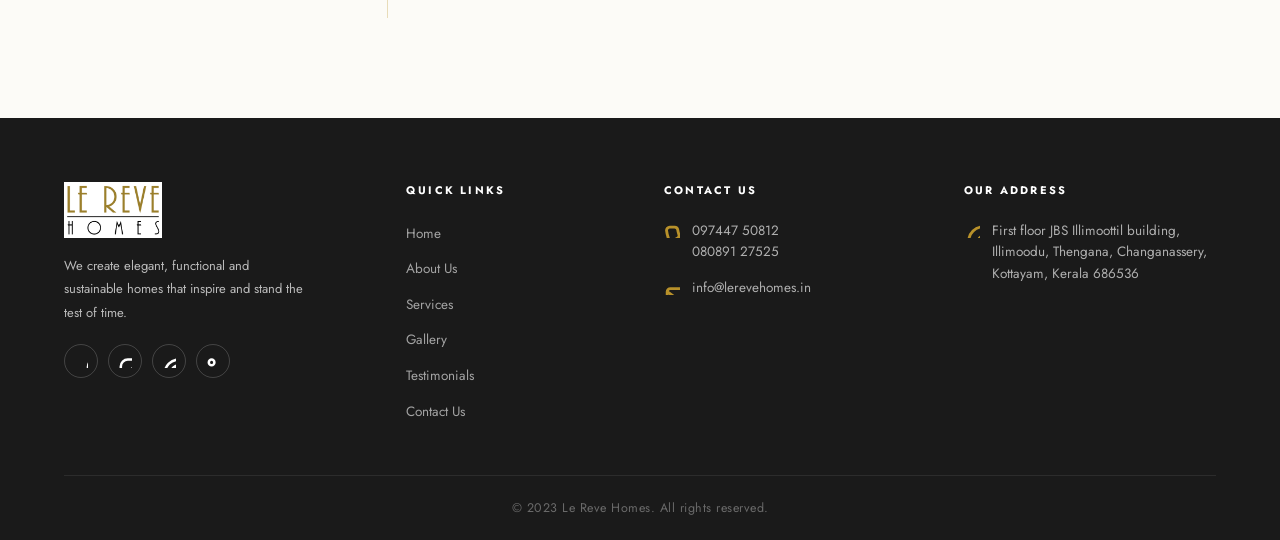
==== commit fbb14b74: "Surgically fix mobile menu submenus on all service and gallery pages and clean up temporary scripts" ====
--- a/about.html
+++ b/about.html
@@ -310,6 +310,45 @@
     }
     .mobile-dropdown.open .mobile-dropdown-menu { display: flex; }
     .mobile-dropdown-menu a { border-bottom: none; font-size: 16px; padding: 10px 0; font-family: var(--ff-body); }
+  
+    /* ============================================================
+       MOBILE MENU (matches homepage exactly)
+    ============================================================ */
+    .nav-toggle { display: none; flex-direction: column; gap: 5px; cursor: pointer; padding: 4px; }
+    .nav-toggle span { display: block; width: 24px; height: 1.5px; background: var(--ink); transition: background 0.4s; }
+    .mobile-menu {
+      display: none; position: fixed; inset: 0; background: #fff; z-index: 999;
+      flex-direction: column; padding: 100px 32px 40px;
+    }
+    .mobile-menu.open { display: flex; }
+    .mobile-menu > a {
+      display: block; padding: 14px 0; font-size: 22px; font-family: 'Cormorant Garamond', Georgia, serif;
+      border-bottom: 1px solid #e8e2d6; color: #1a1a1a;
+    }
+    .mobile-menu > a:hover { color: #b8912a; }
+    .mobile-close {
+      position: absolute; top: 24px; right: 24px;
+      background: none; border: none; cursor: pointer; font-size: 28px; color: #1a1a1a;
+    }
+    .mobile-dropdown { display: flex; flex-direction: column; border-bottom: 1px solid #e8e2d6; }
+    .mobile-dropdown-toggle { 
+      display: flex; align-items: center; justify-content: space-between; 
+      padding: 14px 0; font-size: 22px; font-family: 'Cormorant Garamond', Georgia, serif;
+      color: #1a1a1a; cursor: pointer;
+    }
+    .mobile-dropdown-toggle svg { width: 14px; height: 8px; stroke: currentColor; fill: none; stroke-width: 1.5; transition: transform 0.4s; }
+    .mobile-dropdown.open .mobile-dropdown-toggle svg { transform: rotate(180deg); color: #b8912a; }
+    .mobile-dropdown-menu {
+      display: none; flex-direction: column; padding-left: 20px; padding-bottom: 10px;
+    }
+    .mobile-dropdown.open .mobile-dropdown-menu { display: flex; }
+    .mobile-dropdown-menu a { border-bottom: none; font-size: 16px; padding: 10px 0; font-family: 'Jost', sans-serif; color: #1a1a1a; }
+    .mobile-dropdown-menu a:hover { color: #b8912a; }
+    @media (max-width: 950px) {
+      .nav-links { display: none !important; }
+      .nav-toggle { display: flex !important; }
+    }
+
   </style>
 </head>
 
@@ -362,15 +401,21 @@
     </div>
   </nav>
 
-  <!-- MOBILE MENU -->
-    <div class="mobile-menu" id="mobileMenu">
+    <!-- MOBILE MENU -->
+  <div class="mobile-menu" id="mobileMenu">
     <button class="mobile-close" id="mobileClose">✕</button>
     <a href="index.html">Home</a>
     <a href="about.html">About</a>
     
     <div class="mobile-dropdown">
       <div class="mobile-dropdown-toggle">Services <svg viewBox="0 0 10 6"><path d="M1 1l4 4 4-4"/></svg></div>
-
+      <div class="mobile-dropdown-menu">
+        <a href="architectural_designing.html">Architectural Designing</a>
+        <a href="Project Management.html">Project Management</a>
+        <a href="Interior Designing.html">Interior Designers</a>
+        <a href="Contractors.html">Contractors</a>
+      </div>
+    </div>
 
     <div class="mobile-dropdown">
       <div class="mobile-dropdown-toggle">Gallery <svg viewBox="0 0 10 6"><path d="M1 1l4 4 4-4"/></svg></div>
@@ -533,6 +578,12 @@
       document.getElementById('mobileMenu').classList.add('open'));
     document.getElementById('mobileClose').addEventListener('click', () =>
       document.getElementById('mobileMenu').classList.remove('open'));
+    // Mobile submenu dropdowns
+    document.querySelectorAll('.mobile-dropdown-toggle').forEach(toggle => {
+      toggle.addEventListener('click', () => {
+        toggle.parentElement.classList.toggle('open');
+      });
+    });
 
     window.addEventListener('scroll', () => {
       navbar.classList.toggle('scrolled', window.scrollY > 40);
